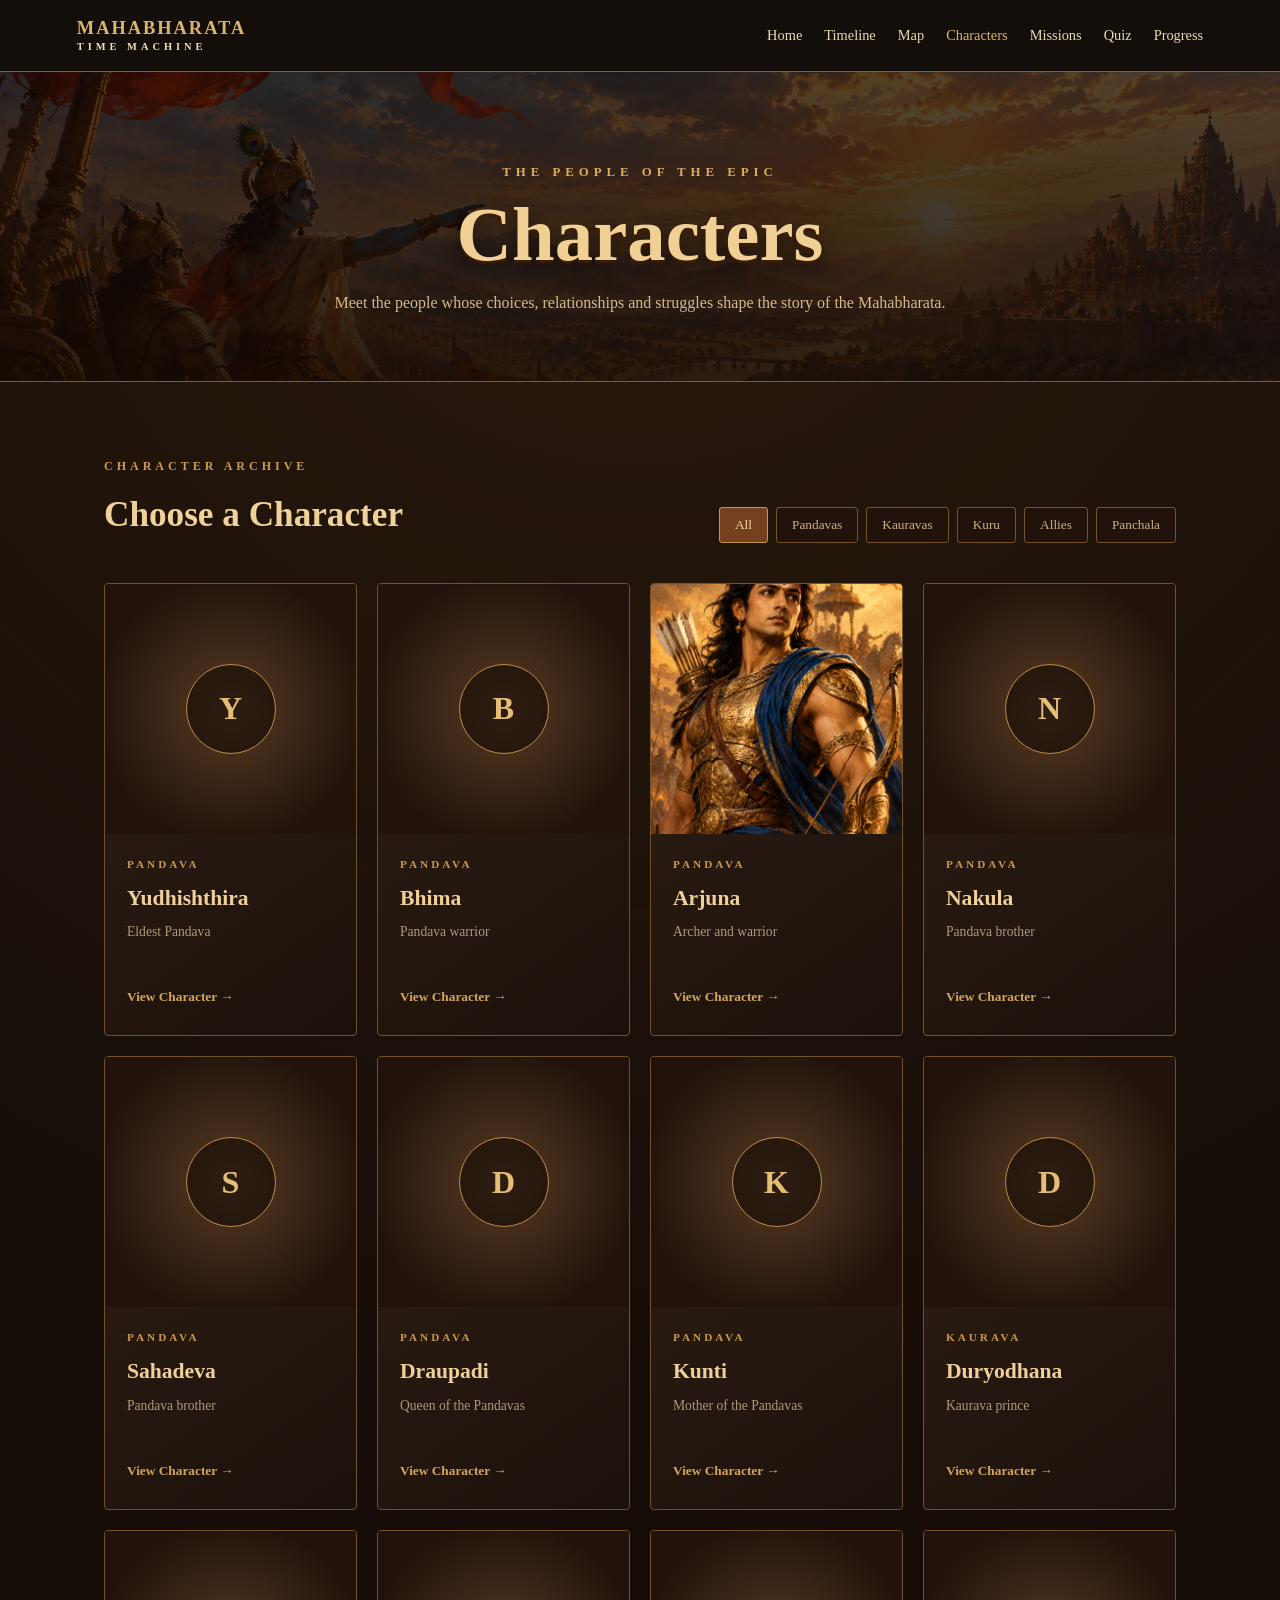
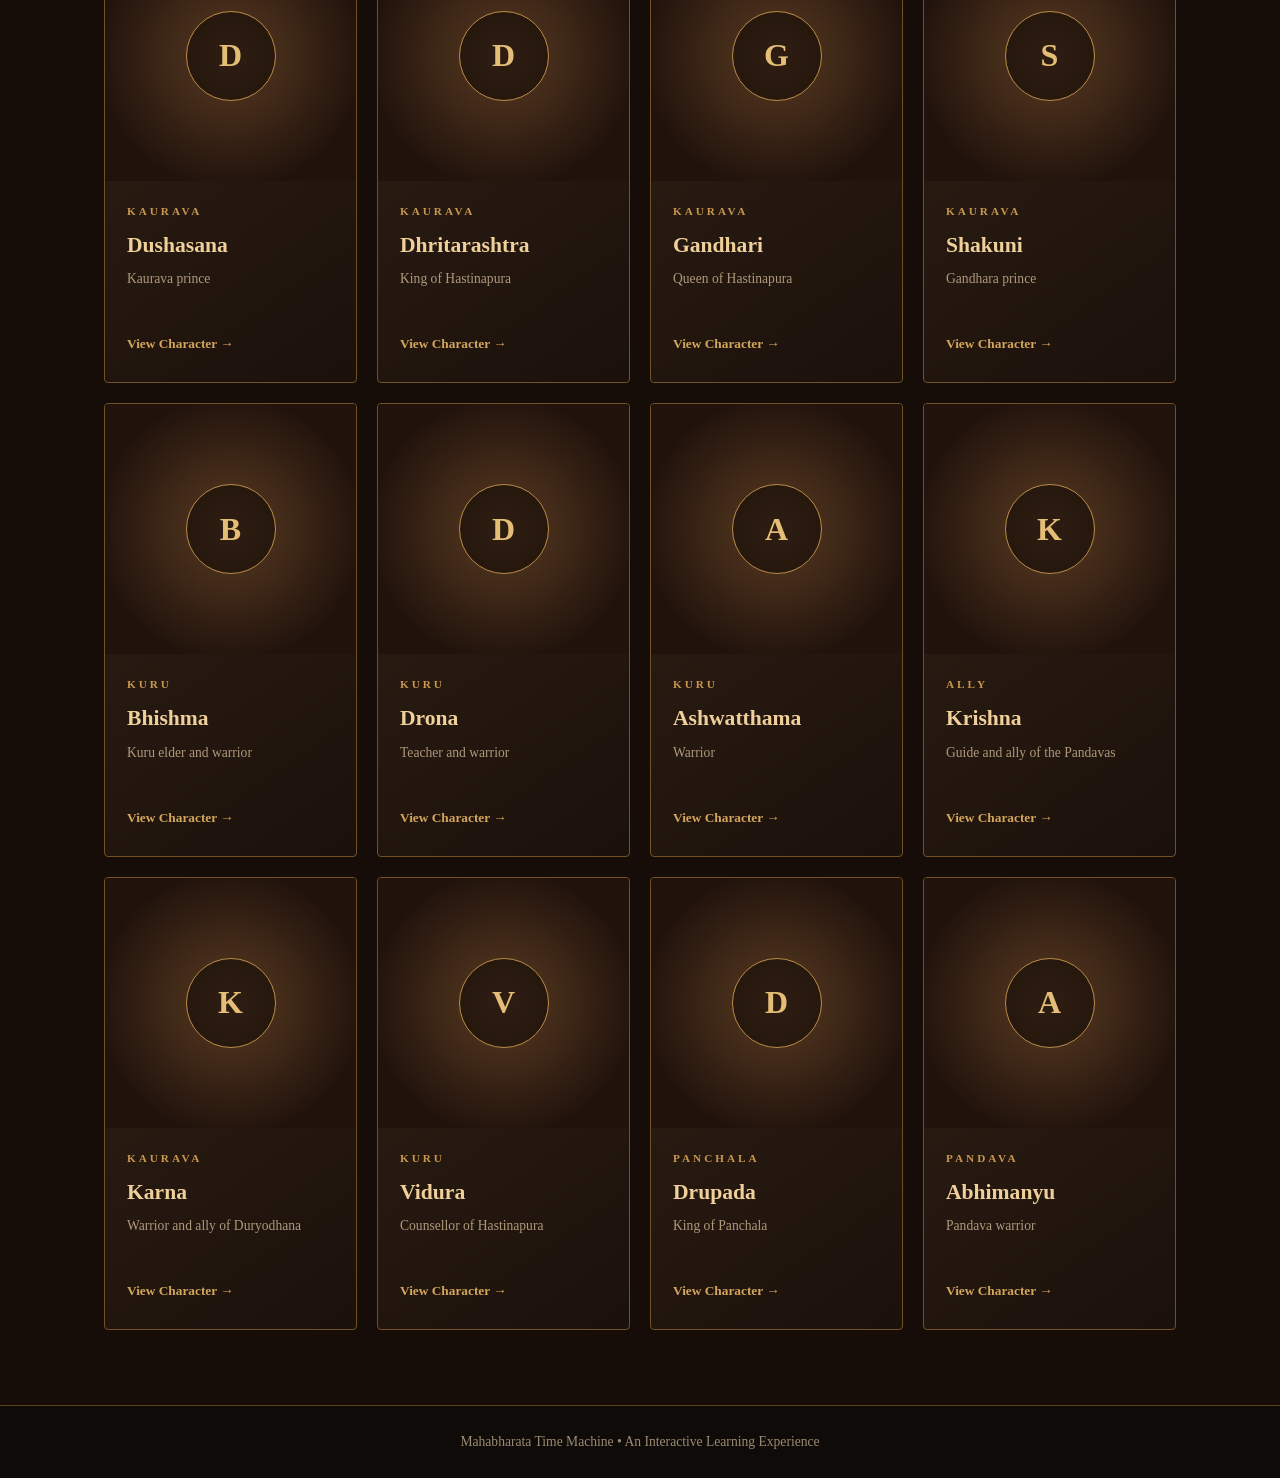
==== characters.html @ 4a39561e "Build character explorer" ====
<!DOCTYPE html>
<html lang="en">

<head>
    <meta charset="UTF-8">
    <meta name="viewport" content="width=device-width, initial-scale=1.0">

    <title>Characters | Mahabharata Time Machine</title>

    <link rel="stylesheet" href="css/global.css">
    <link rel="stylesheet" href="css/characters.css">
</head>

<body>

    <!-- NAVIGATION -->

    <header class="navbar">

        <div class="logo">
            MAHABHARATA
            <span>TIME MACHINE</span>
        </div>

        <nav>
            <a href="index.html">Home</a>
            <a href="timeline.html">Timeline</a>
            <a href="map.html">Map</a>
            <a href="characters.html" class="active">Characters</a>
            <a href="missions.html">Missions</a>
            <a href="quiz.html">Quiz</a>
            <a href="progress.html">Progress</a>
        </nav>

    </header>


    <!-- CHARACTERS PAGE -->

    <main class="characters-page">

        <section class="characters-hero">

            <p class="eyebrow">
                THE PEOPLE OF THE EPIC
            </p>

            <h1>
                Characters
            </h1>

            <p>
                Meet the people whose choices, relationships and
                struggles shape the story of the Mahabharata.
            </p>

        </section>


        <!-- FILTERS -->

        <section class="character-explorer">

            <div class="character-heading">

                <div>
                    <p class="eyebrow">
                        CHARACTER ARCHIVE
                    </p>

                    <h2>
                        Choose a Character
                    </h2>
                </div>

                <div class="character-filters">

                    <button
                        class="filter-btn active"
                        data-group="all">
                        All
                    </button>

                    <button
                        class="filter-btn"
                        data-group="pandava">
                        Pandavas
                    </button>

                    <button
                        class="filter-btn"
                        data-group="kaurava">
                        Kauravas
                    </button>

                    <button
                        class="filter-btn"
                        data-group="kuru">
                        Kuru
                    </button>

                    <button
                        class="filter-btn"
                        data-group="ally">
                        Allies
                    </button>

                    <button
                        class="filter-btn"
                        data-group="panchala">
                        Panchala
                    </button>

                </div>

            </div>


            <!-- CHARACTER CARDS -->

            <div
                id="character-grid"
                class="character-grid">

                <!-- JavaScript will create cards here -->

            </div>

        </section>


        <!-- CHARACTER DETAILS -->

        <section
            id="character-details"
            class="character-details hidden">

            <button
                id="close-character"
                class="close-character">
                ×
            </button>

            <div class="character-detail-content">

                <div class="character-portrait">

                    <img
                        id="character-image"
                        src=""
                        alt="Character portrait">

                </div>


                <div class="character-information">

                    <p
                        id="character-group"
                        class="eyebrow">
                    </p>

                    <h2 id="character-name">
                    </h2>

                    <h3 id="character-role">
                    </h3>

                    <p
                        id="character-description">
                    </p>


                    <div class="detail-block">

                        <h4>
                            Connected Characters
                        </h4>

                        <div
                            id="character-relationships"
                            class="relationship-list">
                        </div>

                    </div>


                    <div class="detail-block">

                        <h4>
                            Important Events
                        </h4>

                        <div
                            id="character-events"
                            class="event-list">
                        </div>

                    </div>

                </div>

            </div>

        </section>

    </main>


    <!-- FOOTER -->

    <footer>

        <p>
            Mahabharata Time Machine • An Interactive Learning Experience
        </p>

    </footer>


    <script src="js/data/characters.js"></script>
    <script src="js/characters.js"></script>

</body>

</html>
---- css/global.css ----
/* ========================================
   MAHABHARATA TIME MACHINE
   Global Styles
   ======================================== */

/* ---------- Base ---------- */

* {
    margin: 0;
    padding: 0;
    box-sizing: border-box;
}

html {
    scroll-behavior: smooth;
}

body {
    min-height: 100vh;
    background: #17110d;
    color: #f4e4c1;
    font-family: Georgia, "Times New Roman", serif;
    line-height: 1.6;
}

a {
    color: inherit;
    text-decoration: none;
}

button,
a {
    -webkit-tap-highlight-color: transparent;
}


/* ---------- Navigation ---------- */

.navbar {
    width: 100%;
    min-height: 72px;

    display: flex;
    align-items: center;
    justify-content: space-between;

    padding: 14px 6%;

    background: rgba(20, 14, 10, 0.96);
    border-bottom: 1px solid #80612f;

    position: relative;
    z-index: 100;
}

.logo {
    color: #d9b56d;
    font-size: 1.15rem;
    font-weight: bold;
    letter-spacing: 2px;
    line-height: 1.1;
}

.logo span {
    display: block;
    color: #f1dfb7;
    font-size: 0.65rem;
    letter-spacing: 4px;
    margin-top: 3px;
}

.navbar nav {
    display: flex;
    align-items: center;
    gap: 22px;
}

.navbar nav a {
    color: #ead9b7;
    font-size: 0.9rem;
    transition: color 0.25s ease;
}

.navbar nav a:hover,
.navbar nav a.active {
    color: #d9b56d;
}


/* ---------- Buttons ---------- */

.btn {
    display: inline-flex;
    align-items: center;
    justify-content: center;

    padding: 13px 25px;

    border-radius: 5px;

    font-weight: bold;
    letter-spacing: 0.5px;

    transition:
        transform 0.25s ease,
        background 0.25s ease,
        border-color 0.25s ease;
}

.btn:hover {
    transform: translateY(-2px);
}

.btn-primary {
    background: #8d3f1f;
    border: 1px solid #c58a4a;
    color: #fff0d0;
}

.btn-primary:hover {
    background: #a64d27;
}

.btn-secondary {
    background: transparent;
    border: 1px solid #9b7a43;
    color: #f0ddb5;
}

.btn-secondary:hover {
    background: rgba(155, 122, 67, 0.15);
}


/* ---------- Shared Sections ---------- */

section {
    width: 100%;
}

.section-heading {
    max-width: 720px;
    margin: 0 auto 45px;
    text-align: center;
}

.eyebrow {
    margin-bottom: 8px;

    color: #c79b52;

    font-size: 0.75rem;
    font-weight: bold;
    letter-spacing: 4px;
    text-transform: uppercase;
}

.section-heading h2 {
    color: #f2dfb9;
    font-size: clamp(2rem, 4vw, 3rem);
    margin-bottom: 10px;
}

.section-heading p:last-child {
    color: #bca98a;
}


/* ---------- Footer ---------- */

footer {
    padding: 25px 6%;

    background: #0f0b08;
    border-top: 1px solid #59431f;

    text-align: center;
    color: #9d8c72;
    font-size: 0.85rem;
}


/* ---------- Responsive Navigation ---------- */

@media (max-width: 900px) {

    .navbar {
        flex-direction: column;
        gap: 15px;
    }

    .navbar nav {
        flex-wrap: wrap;
        justify-content: center;
        gap: 12px 18px;
    }
}


@media (max-width: 600px) {

    .navbar {
        padding: 15px 4%;
    }

    .navbar nav a {
        font-size: 0.8rem;
    }

    .btn {
        width: 100%;
    }
}
---- css/characters.css ----
/* ========================================
   CHARACTERS PAGE
   ======================================== */

.characters-page {
    min-height: 100vh;
    background:
        radial-gradient(
            circle at top,
            rgba(126, 82, 35, 0.18),
            transparent 45%
        ),
        #160d08;
}


/* ========================================
   CHARACTER HERO
   ======================================== */

.characters-hero {
    padding: 90px 6% 65px;

    text-align: center;

    background:
        linear-gradient(
            rgba(20, 10, 5, 0.72),
            rgba(20, 10, 5, 0.9)
        ),
        url("../assets/backgrounds/home-hero.png");

    background-size: cover;
    background-position: center 30%;

    border-bottom: 1px solid #815c2d;
}

.characters-hero .eyebrow {
    color: #d8ad63;

    font-size: 0.8rem;

    letter-spacing: 5px;
}

.characters-hero h1 {
    margin: 15px 0;

    color: #f1d095;

    font-size: clamp(3rem, 6vw, 5.5rem);

    line-height: 1;

    text-shadow:
        0 3px 2px #3b1c08,
        0 8px 25px rgba(0, 0, 0, 0.7);
}

.characters-hero p:last-child {
    max-width: 650px;

    margin: 0 auto;

    color: #d2b990;

    line-height: 1.7;
}


/* ========================================
   EXPLORER
   ======================================== */

.character-explorer {
    max-width: 1200px;

    margin: 0 auto;

    padding: 75px 5%;
}


.character-heading {
    display: flex;

    justify-content: space-between;

    align-items: end;

    gap: 30px;

    margin-bottom: 40px;
}


.character-heading h2 {
    margin-top: 10px;

    color: #f0d19a;

    font-size: 2.2rem;
}


/* ========================================
   FILTER BUTTONS
   ======================================== */

.character-filters {
    display: flex;

    flex-wrap: wrap;

    gap: 8px;
}


.filter-btn {
    padding: 9px 15px;

    background: #21130c;

    border: 1px solid #745329;

    border-radius: 3px;

    color: #cbb184;

    cursor: pointer;

    font-family: inherit;

    transition:
        background 0.2s ease,
        color 0.2s ease,
        border-color 0.2s ease;
}


.filter-btn:hover,
.filter-btn.active {
    background: #75401f;

    border-color: #c5964f;

    color: #f5d89e;
}


/* ========================================
   CHARACTER GRID
   ======================================== */

.character-grid {
    display: grid;

    grid-template-columns:
        repeat(4, 1fr);

    gap: 20px;
}


/* ========================================
   CHARACTER CARD
   ======================================== */

.character-card {
    position: relative;

    overflow: hidden;

    background:
        linear-gradient(
            145deg,
            #302015,
            #1b110b
        );

    border: 1px solid #705128;

    border-radius: 4px;

    cursor: pointer;

    transition:
        transform 0.25s ease,
        border-color 0.25s ease,
        box-shadow 0.25s ease;
}


.character-card:hover {
    transform: translateY(-7px);

    border-color: #c39755;

    box-shadow:
        0 12px 30px rgba(0, 0, 0, 0.45);
}


/* ========================================
   CARD IMAGE
   ======================================== */

.character-card-image {
    position: relative;

    height: 250px;

    overflow: hidden;

    display: flex;

    align-items: center;

    justify-content: center;

    background:
        radial-gradient(
            circle,
            #5a3b22,
            #21130c 75%
        );
}


.character-card-image img {
    width: 100%;
    height: 100%;

    object-fit: cover;

    position: absolute;

    inset: 0;

    z-index: 2;
}


.portrait-placeholder {
    width: 90px;
    height: 90px;

    display: flex;

    align-items: center;
    justify-content: center;

    border: 1px solid #bb8c47;

    border-radius: 50%;

    color: #e4bd76;

    font-size: 2rem;

    font-weight: bold;

    background: rgba(22, 13, 8, 0.65);
}


/* ========================================
   CARD CONTENT
   ======================================== */

.character-card-content {
    padding: 22px;
}


.character-group {
    margin-bottom: 7px;

    color: #c9974e;

    font-size: 0.7rem;

    font-weight: bold;

    letter-spacing: 3px;

    text-transform: uppercase;
}


.character-card h3 {
    margin-bottom: 7px;

    color: #f0d09a;

    font-size: 1.35rem;
}


.character-card-content > p:not(.character-group) {
    min-height: 42px;

    margin-bottom: 17px;

    color: #ae997b;

    font-size: 0.85rem;

    line-height: 1.5;
}


/* ========================================
   VIEW CHARACTER BUTTON
   ======================================== */

.view-character {
    padding: 8px 0;

    background: none;

    border: none;

    color: #d3a65c;

    font-family: inherit;

    font-weight: bold;

    cursor: pointer;
}


.view-character:hover {
    color: #f1d095;
}


/* ========================================
   CHARACTER DETAILS
   ======================================== */

.character-details {
    position: relative;

    max-width: 1100px;

    margin: 20px auto 80px;

    padding: 45px;

    background:
        linear-gradient(
            145deg,
            #3b2718,
            #1e120b
        );

    border: 1px solid #9a7139;

    box-shadow:
        0 15px 45px rgba(0, 0, 0, 0.45);
}


.character-details.hidden {
    display: none;
}


.close-character {
    position: absolute;

    top: 15px;
    right: 18px;

    width: 35px;
    height: 35px;

    background: transparent;

    border: 1px solid #76532c;

    border-radius: 50%;

    color: #d2ae72;

    font-size: 1.3rem;

    cursor: pointer;
}


.close-character:hover {
    border-color: #d3a65c;

    color: #fff0cc;
}


/* ========================================
   DETAIL CONTENT
   ======================================== */

.character-detail-content {
    display: grid;

    grid-template-columns: 320px 1fr;

    gap: 45px;

    align-items: start;
}


.character-portrait {
    height: 400px;

    display: flex;

    align-items: center;
    justify-content: center;

    background:
        radial-gradient(
            circle,
            #684525,
            #21130c 75%
        );

    border: 1px solid #79562e;
}


.character-portrait img {
    width: 100%;
    height: 100%;

    object-fit: cover;
}


.character-information h2 {
    margin: 8px 0;

    color: #f2d49b;

    font-size: 3rem;
}


.character-information h3 {
    margin-bottom: 22px;

    color: #c59b5c;

    font-size: 1rem;

    font-weight: normal;
}


.character-information > p:not(.eyebrow) {
    margin-bottom: 30px;

    color: #c7b293;

    line-height: 1.8;
}


/* ========================================
   DETAIL BLOCKS
   ======================================== */

.detail-block {
    margin-top: 25px;
}


.detail-block h4 {
    margin-bottom: 12px;

    color: #e4bd79;

    font-size: 0.9rem;

    letter-spacing: 2px;

    text-transform: uppercase;
}


.relationship-list,
.event-list {
    display: flex;

    flex-wrap: wrap;

    gap: 8px;
}


.relationship-tag,
.event-tag {
    padding: 8px 12px;

    background: #21140c;

    border: 1px solid #745329;

    color: #c8a76e;

    font-size: 0.8rem;
}


.relationship-tag {
    cursor: pointer;
}


.relationship-tag:hover {
    background: #70401f;

    color: #f0d095;
}


/* ========================================
   RESPONSIVE
   ======================================== */

@media (max-width: 1000px) {

    .character-grid {
        grid-template-columns:
            repeat(3, 1fr);
    }

    .character-detail-content {
        grid-template-columns: 250px 1fr;
    }
}


@media (max-width: 750px) {

    .character-heading {
        flex-direction: column;

        align-items: flex-start;
    }

    .character-grid {
        grid-template-columns:
            repeat(2, 1fr);
    }

    .character-detail-content {
        grid-template-columns: 1fr;
    }

    .character-portrait {
        max-width: 320px;

        margin: 0 auto;

        width: 100%;
    }
}


@media (max-width: 500px) {

    .character-grid {
        grid-template-columns: 1fr;
    }

    .characters-hero {
        padding: 65px 5% 50px;
    }

    .character-explorer {
        padding: 55px 5%;
    }

    .character-details {
        margin: 20px 5% 60px;

        padding: 30px 20px;
    }

    .character-information h2 {
        font-size: 2.2rem;
    }
}
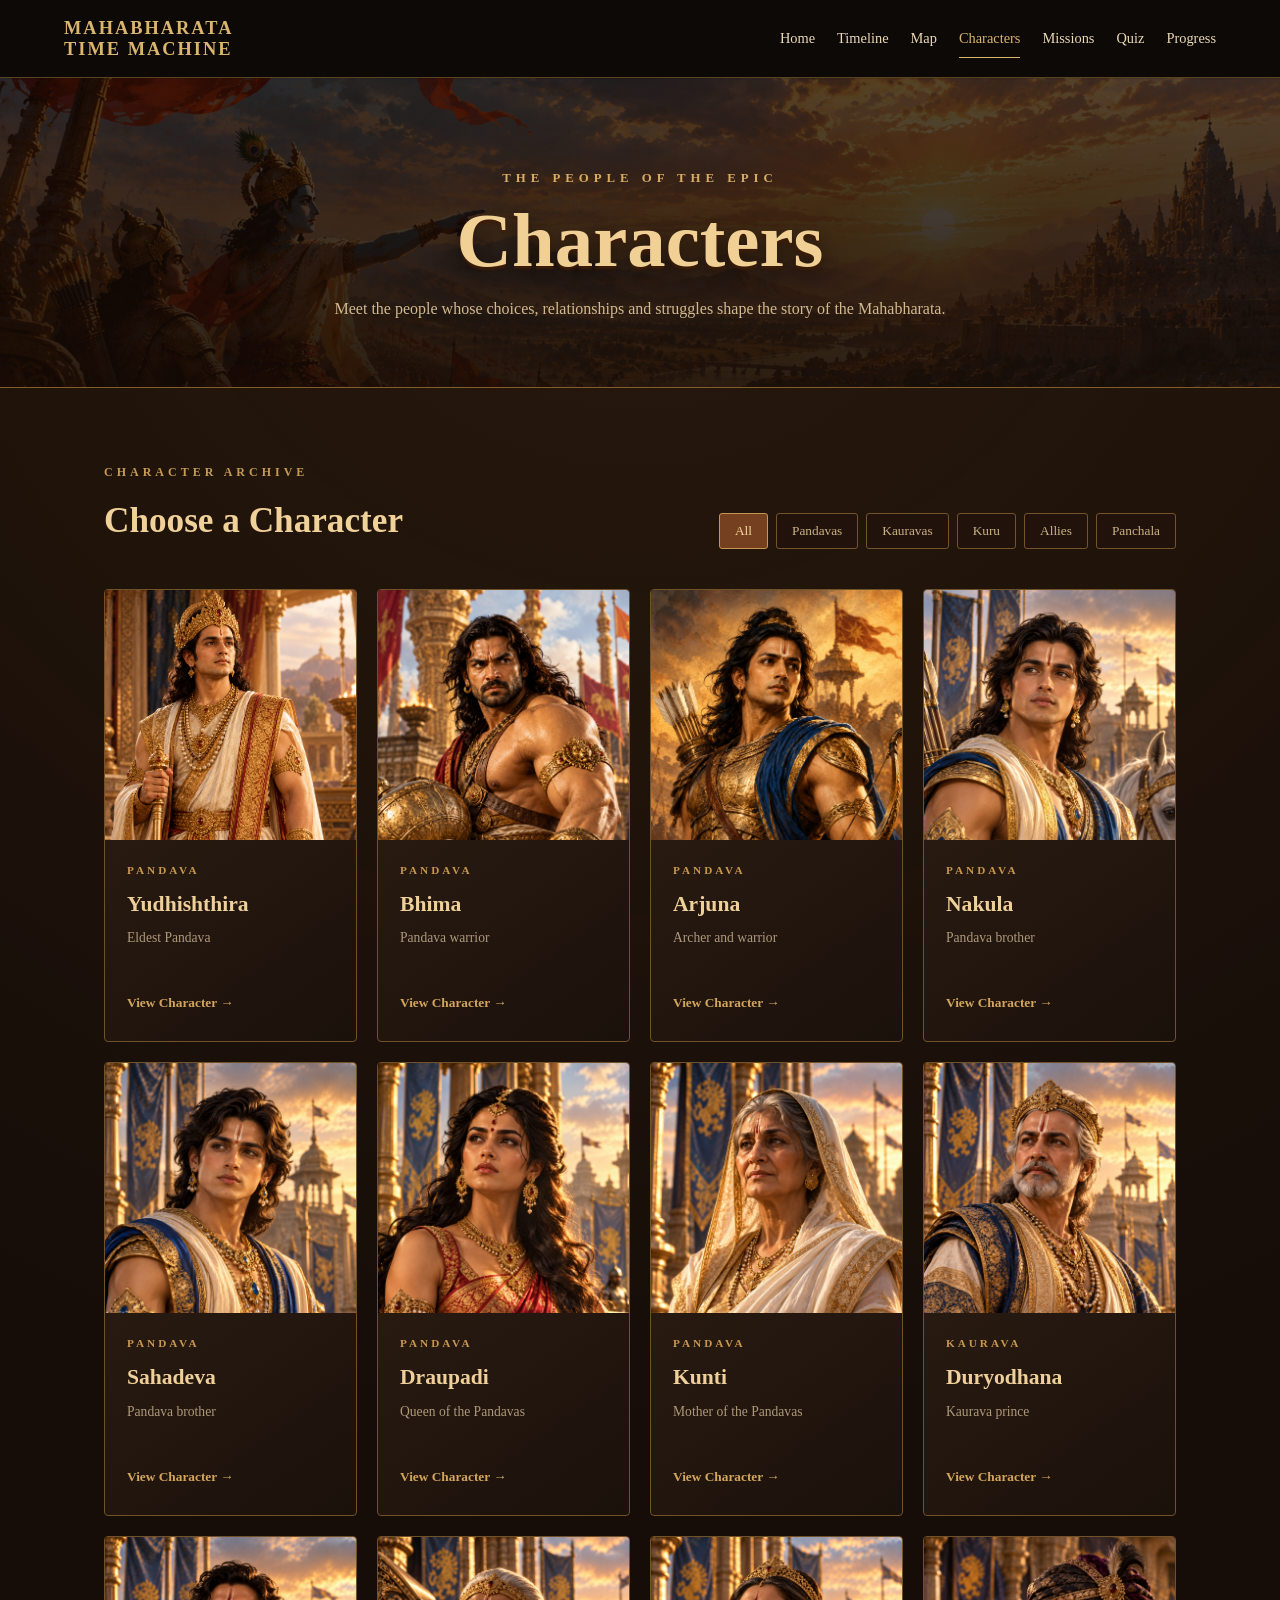
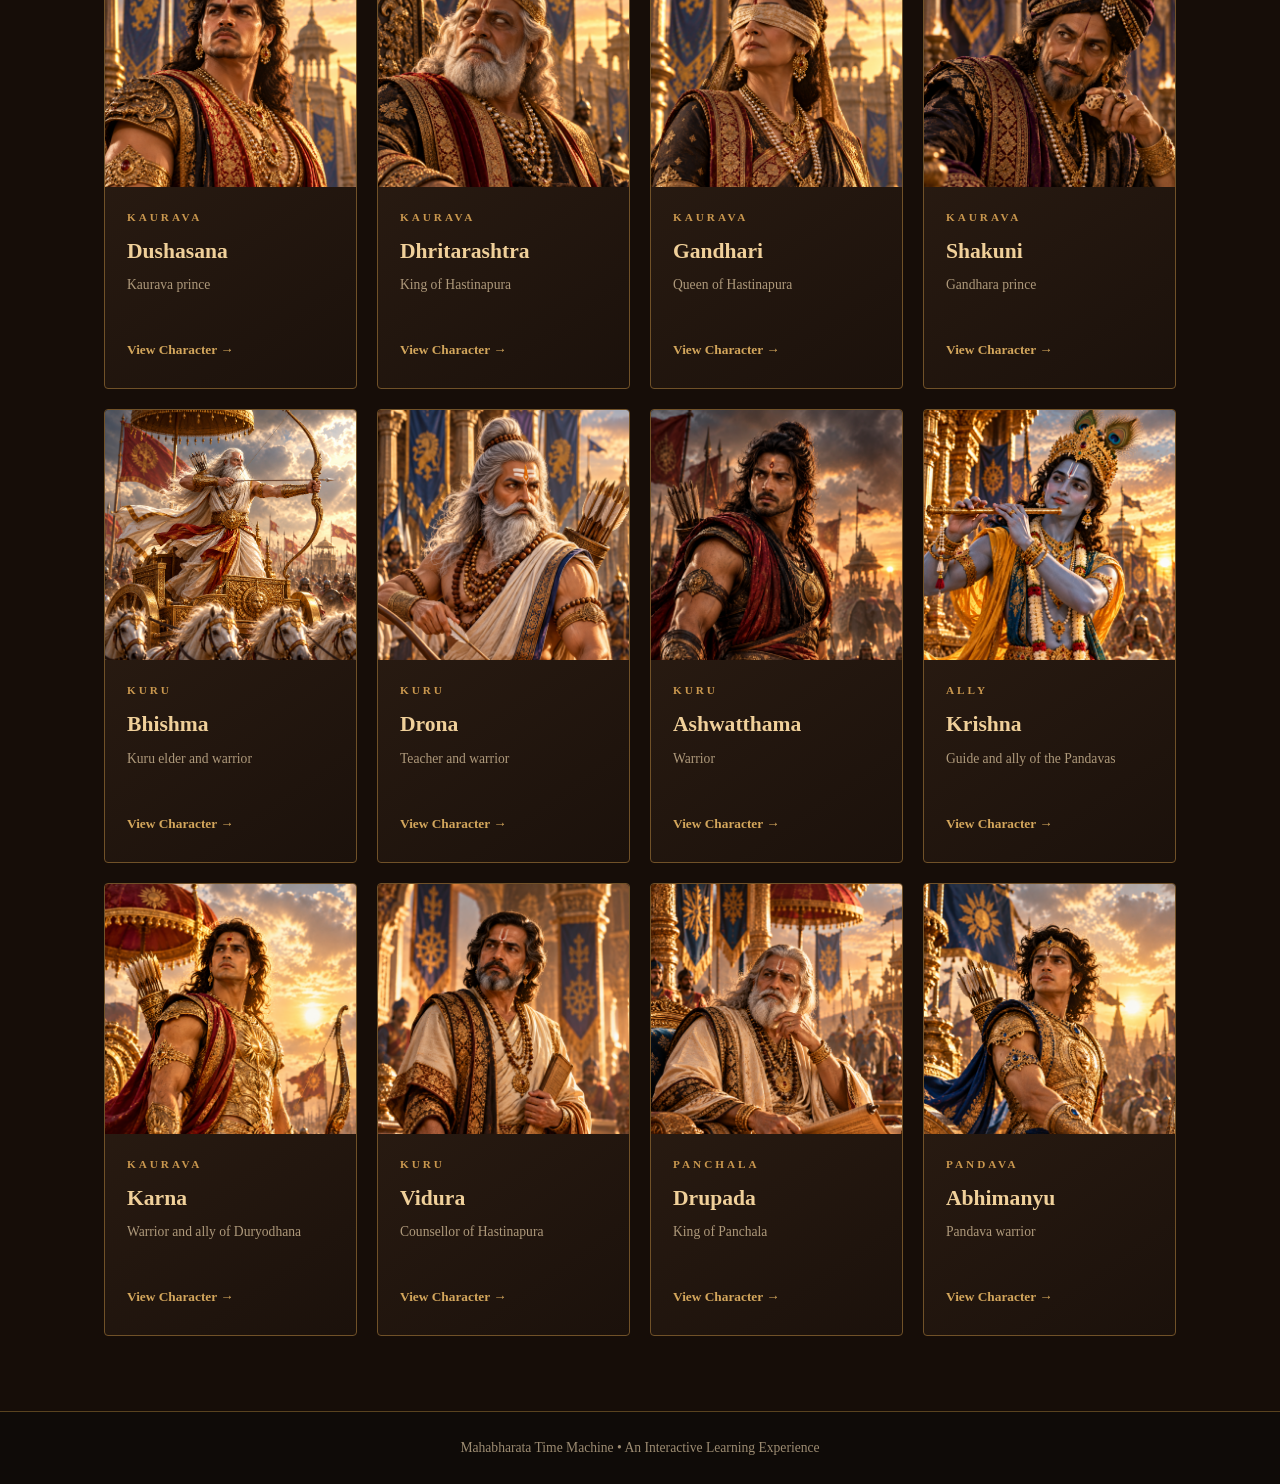
==== commit dd6a11b5: "Add detailed character information" ====
--- a/characters.html
+++ b/characters.html
@@ -170,6 +170,11 @@
                         id="character-description">
                     </p>
 
+                    <div
+                        id="character-details-info"
+                        class="character-details-info">
+                    </div>
+
 
                     <div class="detail-block">
 
--- a/css/global.css
+++ b/css/global.css
@@ -33,25 +33,31 @@
     -webkit-tap-highlight-color: transparent;
 }
 
-
-/* ---------- Navigation ---------- */
+/* ========================================
+   NAVIGATION
+   ======================================== */
 
 .navbar {
     width: 100%;
-    min-height: 72px;
+    min-height: 78px;
 
     display: flex;
     align-items: center;
     justify-content: space-between;
 
-    padding: 14px 6%;
-
-    background: rgba(20, 14, 10, 0.96);
-    border-bottom: 1px solid #80612f;
+    padding: 14px 5%;
+
+    background: rgba(14, 10, 7, 0.98);
+    border-bottom: 1px solid rgba(180, 140, 65, 0.45);
 
     position: relative;
     z-index: 100;
-}
+
+    box-sizing: border-box;
+}
+
+
+/* ---------- Logo ---------- */
 
 .logo {
     color: #d9b56d;
@@ -59,35 +65,107 @@
     font-weight: bold;
     letter-spacing: 2px;
     line-height: 1.1;
-}
-
-.logo span {
+
+    flex-shrink: 0;
+}
+
+/* Supports both old and new page markup */
+.logo span,
+.logo small {
     display: block;
+}
+
+.logo small {
     color: #f1dfb7;
     font-size: 0.65rem;
     letter-spacing: 4px;
     margin-top: 3px;
 }
 
-.navbar nav {
+
+/* ---------- Navigation Links ---------- */
+
+/*
+   Home/Timeline currently use:
+       <nav>...</nav>
+
+   Map/Characters use:
+       <div class="nav-links">...</div>
+
+   Support BOTH so one page does not break another.
+*/
+
+.navbar nav,
+.navbar .nav-links {
     display: flex;
     align-items: center;
+    justify-content: flex-end;
+
     gap: 22px;
 }
 
-.navbar nav a {
+
+/* Navigation link styling */
+
+.navbar nav a,
+.navbar .nav-links a {
+    position: relative;
+
     color: #ead9b7;
     font-size: 0.9rem;
-    transition: color 0.25s ease;
-}
+    font-weight: 500;
+
+    padding: 8px 0;
+
+    white-space: nowrap;
+
+    transition:
+        color 0.25s ease,
+        transform 0.25s ease;
+}
+
+
+/* Gold underline */
+
+.navbar nav a::after,
+.navbar .nav-links a::after {
+    content: "";
+
+    position: absolute;
+
+    left: 0;
+    bottom: 0;
+
+    width: 0;
+    height: 1px;
+
+    background: #d9b56d;
+
+    transition: width 0.25s ease;
+}
+
+
+/* Hover + active */
 
 .navbar nav a:hover,
-.navbar nav a.active {
+.navbar nav a.active,
+.navbar .nav-links a:hover,
+.navbar .nav-links a.active {
     color: #d9b56d;
 }
 
 
-/* ---------- Buttons ---------- */
+.navbar nav a:hover::after,
+.navbar nav a.active::after,
+.navbar .nav-links a:hover::after,
+.navbar .nav-links a.active::after {
+    width: 100%;
+}
+
+
+/* ========================================
+   BUTTONS
+   ======================================== */
 
 .btn {
     display: inline-flex;
@@ -132,7 +210,9 @@
 }
 
 
-/* ---------- Shared Sections ---------- */
+/* ========================================
+   SHARED SECTIONS
+   ======================================== */
 
 section {
     width: 100%;
@@ -140,7 +220,9 @@
 
 .section-heading {
     max-width: 720px;
+
     margin: 0 auto 45px;
+
     text-align: center;
 }
 
@@ -151,13 +233,16 @@
 
     font-size: 0.75rem;
     font-weight: bold;
+
     letter-spacing: 4px;
     text-transform: uppercase;
 }
 
 .section-heading h2 {
     color: #f2dfb9;
+
     font-size: clamp(2rem, 4vw, 3rem);
+
     margin-bottom: 10px;
 }
 
@@ -166,32 +251,44 @@
 }
 
 
-/* ---------- Footer ---------- */
+/* ========================================
+   FOOTER
+   ======================================== */
 
 footer {
     padding: 25px 6%;
 
     background: #0f0b08;
+
     border-top: 1px solid #59431f;
 
     text-align: center;
+
     color: #9d8c72;
+
     font-size: 0.85rem;
 }
 
 
-/* ---------- Responsive Navigation ---------- */
+/* ========================================
+   RESPONSIVE NAVIGATION
+   ======================================== */
 
 @media (max-width: 900px) {
 
     .navbar {
         flex-direction: column;
+
         gap: 15px;
+
+        padding: 16px 5%;
     }
 
-    .navbar nav {
+    .navbar .nav-links {
         flex-wrap: wrap;
+
         justify-content: center;
+
         gap: 12px 18px;
     }
 }
@@ -199,13 +296,15 @@
 
 @media (max-width: 600px) {
 
-    .navbar {
-        padding: 15px 4%;
-    }
-
-    .navbar nav a {
-        font-size: 0.8rem;
-    }
+    .navbar nav,
+    .navbar .nav-links {
+    gap: 10px 15px;
+}
+
+    .navbar nav a,
+    .navbar .nav-links a {
+    font-size: 0.8rem;
+}
 
     .btn {
         width: 100%;
--- a/css/characters.css
+++ b/css/characters.css
@@ -231,39 +231,32 @@
 .character-card-image img {
     width: 100%;
     height: 100%;
-
+    display: block;
     object-fit: cover;
-
+    object-position: center top;
+}
+
+
+.portrait-placeholder {
     position: absolute;
-
     inset: 0;
 
-    z-index: 2;
-}
-
-
-.portrait-placeholder {
-    width: 90px;
-    height: 90px;
-
-    display: flex;
+    display: none;
 
     align-items: center;
     justify-content: center;
 
-    border: 1px solid #bb8c47;
-
-    border-radius: 50%;
-
-    color: #e4bd76;
-
-    font-size: 2rem;
-
-    font-weight: bold;
-
-    background: rgba(22, 13, 8, 0.65);
-}
-
+    font-family: Georgia, serif;
+    font-size: 3rem;
+    color: #d8b76f;
+
+    background:
+        radial-gradient(
+            circle at center,
+            #3a2618,
+            #1d120c
+        );
+}
 
 /* ========================================
    CARD CONTENT
@@ -478,6 +471,52 @@
     margin-top: 25px;
 }
 
+/* ========================================
+   CHARACTER INFORMATION
+   ======================================== */
+
+.character-details-info {
+    margin-top: 25px;
+
+    display: flex;
+    flex-direction: column;
+
+    border-top: 1px solid #59431f;
+}
+
+
+.character-detail-row {
+    display: grid;
+
+    grid-template-columns: 110px 1fr;
+
+    gap: 18px;
+
+    padding: 12px 0;
+
+    border-bottom: 1px solid #3f2d18;
+}
+
+
+.character-detail-row strong {
+    color: #e4bd79;
+
+    font-size: 0.82rem;
+
+    letter-spacing: 1px;
+
+    text-transform: uppercase;
+}
+
+
+.character-detail-row span {
+    color: #c8b38e;
+
+    font-size: 0.9rem;
+
+    line-height: 1.5;
+}
+
 
 .detail-block h4 {
     margin-bottom: 12px;
